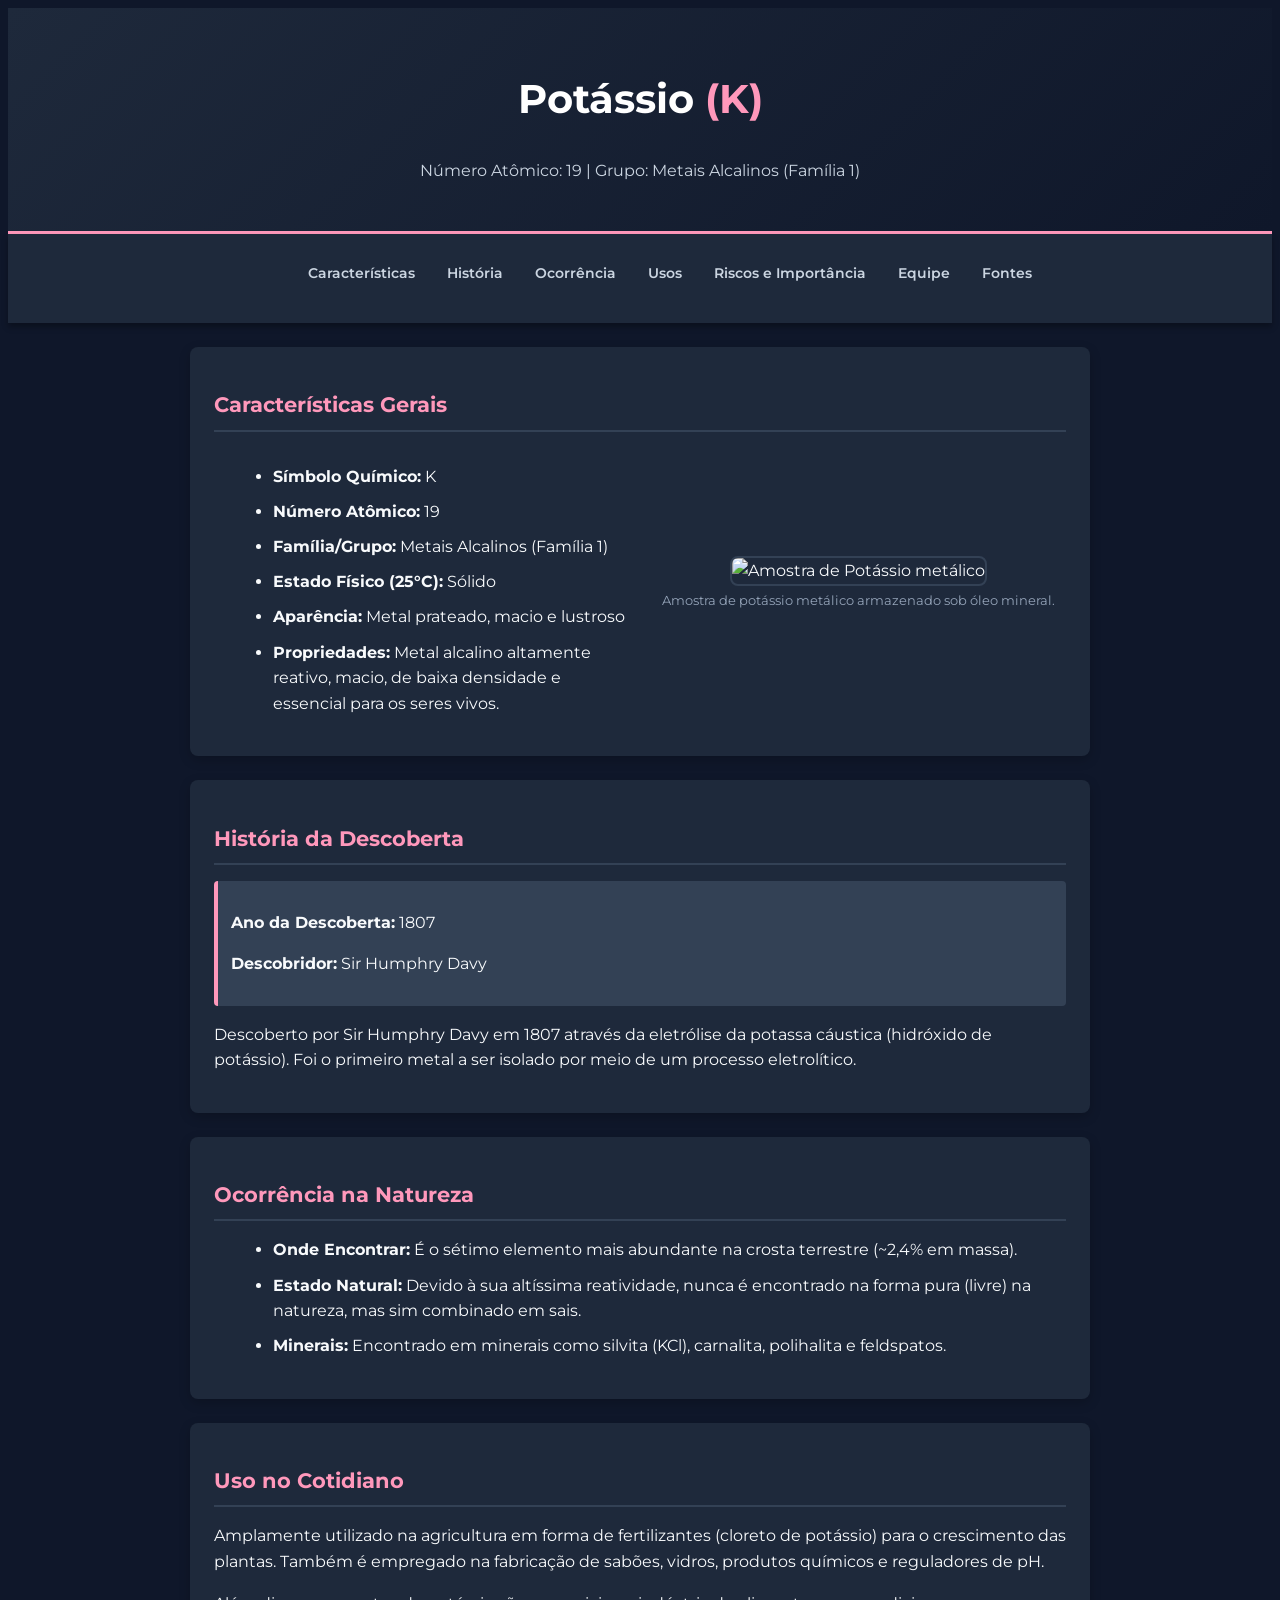
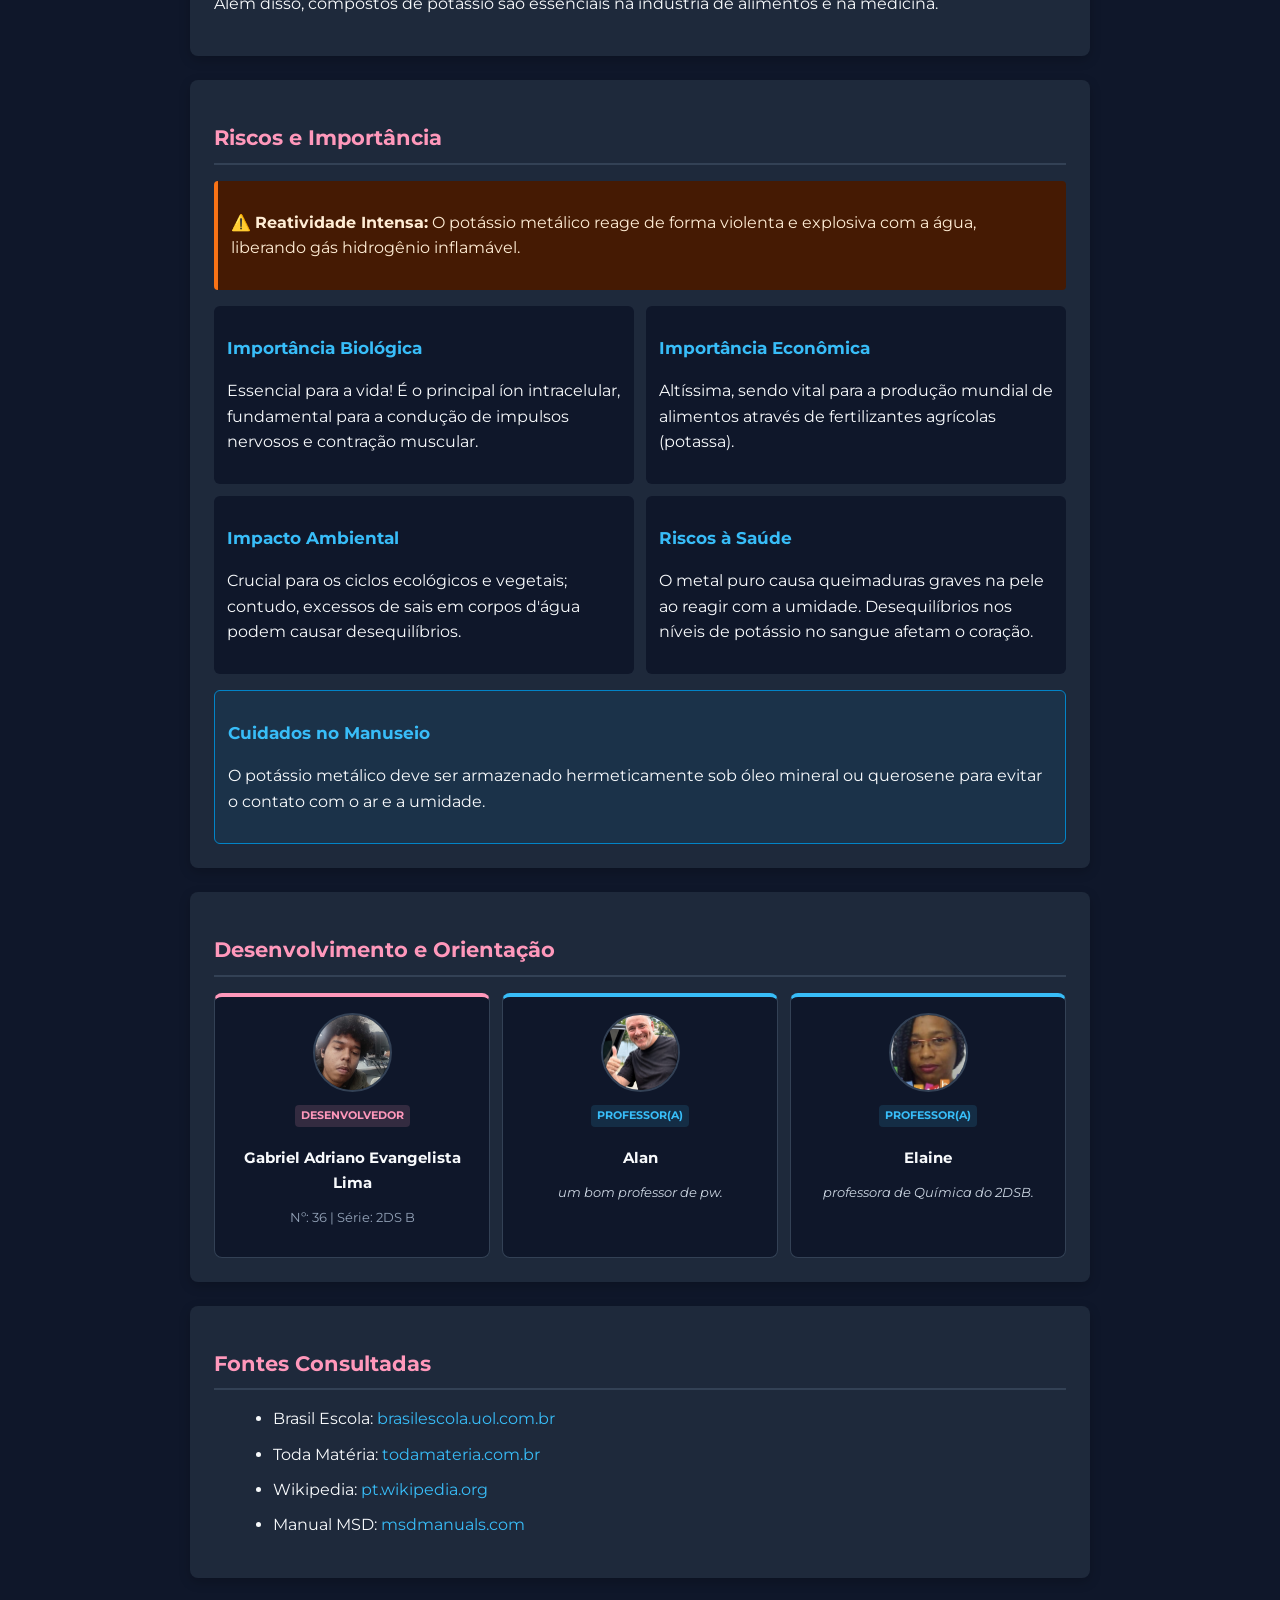
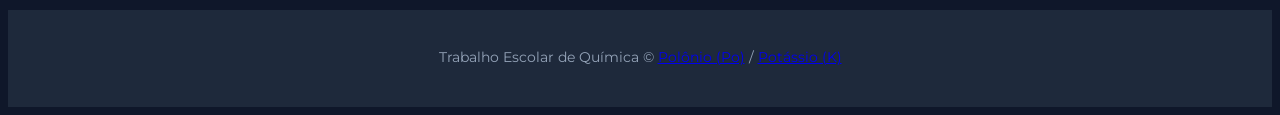
==== index.html @ d5b311f9 "Add files via upload" ====
<!DOCTYPE html>
<html lang="pt-BR">
<head>
    <meta charset="UTF-8">
    <meta name="viewport" content="width=device-width, initial-scale=1.0">
    <title>Potássio (K) - Elemento Químico</title>

    <link rel="stylesheet" href="../styles/style_Potassio.css">
    <link href="https://fonts.googleapis.com/css2?family=Montserrat:wght@300;400;600;700&display=swap" rel="stylesheet">
</head>
<body>

    <header>
        <div class="header-container">
            <h1>Potássio <span>(K)</span></h1>
            <p class="subtitle">Número Atômico: 19 | Grupo: Metais Alcalinos (Família 1)</p>
        </div>
    </header>

   
    <nav id="navbar">
        <ul>
            <li><a href="#caracteristicas">Características</a></li>
            <li><a href="#historia">História</a></li>
            <li><a href="#ocorrencia">Ocorrência</a></li>
            <li><a href="#usos">Usos</a></li>
            <li><a href="#riscos">Riscos e Importância</a></li>
            <li><a href="#equipe">Equipe</a></li>
            <li><a href="#fontes">Fontes</a></li>
        </ul>
    </nav>

    <main class="container">

   
        <section id="caracteristicas" class="card">
            <h2>Características Gerais</h2>
            <div class="content-grid">
                <div class="text-content">
                    <ul>
                        <li><strong>Símbolo Químico:</strong> K</li>
                        <li><strong>Número Atômico:</strong> 19</li>
                        <li><strong>Família/Grupo:</strong> Metais Alcalinos (Família 1)</li>
                        <li><strong>Estado Físico (25°C):</strong> Sólido</li>
                        <li><strong>Aparência:</strong> Metal prateado, macio e lustroso</li>
                        <li><strong>Propriedades:</strong> Metal alcalino altamente reativo, macio, de baixa densidade e essencial para os seres vivos.</li>
                    </ul>
                </div>
                <div class="image-box">
                    <img src="https://thumb.wikimedia.org/wikipedia/commons/thumb/b/b3/Potassium.JPG/1280px-Potassium.JPG?utm_source=pt.wikipedia.org&utm_campaign=imageinfo&utm_content=thumbnail" alt="Amostra de Potássio metálico">
                    <p class="caption">Amostra de potássio metálico armazenado sob óleo mineral.</p>
                </div>
            </div>
        </section>

 
        <section id="historia" class="card">
            <h2>História da Descoberta</h2>
            <div class="highlight-box">
                <p><strong>Ano da Descoberta:</strong> 1807</p>
                <p><strong>Descobridor:</strong> Sir Humphry Davy</p>
            </div>
            <p>Descoberto por Sir Humphry Davy em 1807 através da eletrólise da potassa cáustica (hidróxido de potássio). Foi o primeiro metal a ser isolado por meio de um processo eletrolítico.</p>
        </section>

    
        <section id="ocorrencia" class="card">
            <h2>Ocorrência na Natureza</h2>
            <ul>
                <li><strong>Onde Encontrar:</strong> É o sétimo elemento mais abundante na crosta terrestre (~2,4% em massa).</li>
                <li><strong>Estado Natural:</strong> Devido à sua altíssima reatividade, nunca é encontrado na forma pura (livre) na natureza, mas sim combinado em sais.</li>
                <li><strong>Minerais:</strong> Encontrado em minerais como silvita (KCl), carnalita, polihalita e feldspatos.</li>
            </ul>
        </section>

 
        <section id="usos" class="card">
            <h2>Uso no Cotidiano</h2>
            <p>Amplamente utilizado na agricultura em forma de fertilizantes (cloreto de potássio) para o crescimento das plantas. Também é empregado na fabricação de sabões, vidros, produtos químicos e reguladores de pH.</p>
            <p>Além disso, compostos de potássio são essenciais na indústria de alimentos e na medicina.</p>
        </section>

 
        <section id="riscos" class="card">
            <h2>Riscos e Importância</h2>
            <div class="danger-box">
                <p>⚠️ <strong>Reatividade Intensa:</strong> O potássio metálico reage de forma violenta e explosiva com a água, liberando gás hidrogênio inflamável.</p>
            </div>
            
            <div class="grid-details">
                <div class="detail-item">
                    <h3>Importância Biológica</h3>
                    <p>Essencial para a vida! É o principal íon intracelular, fundamental para a condução de impulsos nervosos e contração muscular.</p>
                </div>
                <div class="detail-item">
                    <h3>Importância Econômica</h3>
                    <p>Altíssima, sendo vital para a produção mundial de alimentos através de fertilizantes agrícolas (potassa).</p>
                </div>
                <div class="detail-item">
                    <h3>Impacto Ambiental</h3>
                    <p>Crucial para os ciclos ecológicos e vegetais; contudo, excessos de sais em corpos d'água podem causar desequilíbrios.</p>
                </div>
                <div class="detail-item">
                    <h3>Riscos à Saúde</h3>
                    <p>O metal puro causa queimaduras graves na pele ao reagir com a umidade. Desequilíbrios nos níveis de potássio no sangue afetam o coração.</p>
                </div>
            </div>

            <div class="care-box">
                <h3>Cuidados no Manuseio</h3>
                <p>O potássio metálico deve ser armazenado hermeticamente sob óleo mineral ou querosene para evitar o contato com o ar e a umidade.</p>
            </div>
        </section>

        <section id="equipe" class="card">
            <h2>Desenvolvimento e Orientação</h2>
            <div class="team-grid">
                <div class="team-card dev-card">
                    <div class="avatar-container">
                        <img src="../image/gabriel.png" alt="Foto do Desenvolvedor" class="profile-pic">
                    </div>
                    <span class="badge">Desenvolvedor</span>
                    <h3>Gabriel Adriano Evangelista Lima</h3>
                    <p class="team-info">Nº: 36 | Série: 2DS B</p>
                </div>

                <div class="team-card prof-card">
                    <div class="avatar-container">
                        <img src="../image/alan.jpeg" alt="Foto do Professor 1" class="profile-pic">
                    </div>
                    <span class="badge">Professor(a)</span>
                    <h3>Alan</h3>
                    <p class="prof-desc">um bom professor de pw.</p>
                </div>

                <div class="team-card prof-card">
                    <div class="avatar-container">
                        <img src="../image/elaine.jpeg" alt="Foto do Professor 2" class="profile-pic">
                    </div>
                    <span class="badge">Professor(a)</span>
                    <h3>Elaine</h3>
                    <p class="prof-desc">professora de Química do 2DSB.</p>
                </div>
            </div>
        </section>


        <section id="fontes" class="card">
            <h2>Fontes Consultadas</h2>
            <ul class="sources-list">
                <li>Brasil Escola: <a href="https://brasilescola.uol.com.br/quimica/potassio.htm" target="_blank" rel="noopener">brasilescola.uol.com.br</a></li>
                <li>Toda Matéria: <a href="https://www.todamateria.com.br/potassio/" target="_blank" rel="noopener">todamateria.com.br</a></li>
                <li>Wikipedia: <a href="https://pt.wikipedia.org/wiki/Pot%C3%A1ssio" target="_blank" rel="noopener">pt.wikipedia.org</a></li>
                <li>Manual MSD: <a href="https://www.msdmanuals.com/pt-br/profissional/dist%C3%BArbios-eletrol%C3%ADticos-e-dist%C3%BArbios-do-%C3%A1cido-base/dist%C3%BArbios-do-pot%C3%A1ssio/vis%C3%A3o-geral-do-pot%C3%A1ssio" target="_blank" rel="noopener">msdmanuals.com</a></li>
            </ul>
        </section>

    </main>

    <footer>
        <p>Trabalho Escolar de Química &copy; <a href="#">Polônio (Po)</a> / <a href="./index.html">Potássio (K)</a></p>
    </footer>

    <script src="main.js"></script>
</body>
</html>
---- styles/style_Potassio.css ----
body {
    font-family: 'Montserrat', sans-serif;
    background-color: #0f172a;
    color: #f8fafc;
    line-height: 1.6;
    word-wrap: break-word;
}

header {
    background: linear-gradient(135deg, #1e293b, #0f172a);
    border-bottom: 3px solid #FF98BB;
    padding: 2rem 1rem;
    text-align: center;
}

.header-container {
    max-width: 900px;
    margin: 0 auto;
}

header h1 {
    font-size: 2.2rem;
    color: #ffffff;
}

header h1 span {
    color: #FF98BB;
}

.subtitle {
    color: #cbd5e1;
    font-size: 1rem;
    margin-top: 5px;
}

nav {
    position: sticky;
    top: 0;
    background-color: #1e293b;
    z-index: 1000;
    box-shadow: 0 4px 6px rgba(0, 0, 0, 0.3);
    overflow-x: auto;
    -webkit-overflow-scrolling: touch;
}

nav ul {
    display: flex;
    justify-content: center;
    list-style: none;
    white-space: nowrap;
}

nav a {
    display: block;
    padding: 0.8rem 1rem;
    color: #cbd5e1;
    text-decoration: none;
    font-weight: 600;
    font-size: 0.85rem;
    transition: background 0.3s, color 0.3s;
}

nav a:hover {
    background-color: #334155;
    color: #FF98BB;
}

.container {
    max-width: 900px;
    margin: 1.5rem auto;
    padding: 0 1rem;
}

.card {
    background-color: #1e293b;
    border-radius: 8px;
    padding: 1.5rem;
    margin-bottom: 1.5rem;
    box-shadow: 0 4px 12px rgba(0, 0, 0, 0.2);
}

.card h2 {
    color: #FF98BB;
    border-bottom: 2px solid #334155;
    padding-bottom: 0.5rem;
    margin-bottom: 1rem;
    font-size: 1.3rem;
}

.card h3 {
    color: #38bdf8;
    margin-bottom: 0.4rem;
    font-size: 1.05rem;
}

ul {
    margin-left: 1.2rem;
}

li {
    margin-bottom: 0.6rem;
}


.content-grid {
    display: flex;
    gap: 20px;
    flex-wrap: wrap;
    align-items: center;
}

.text-content {
    flex: 1;
    min-width: 100%;
}

.image-box {
    flex: 1;
    width: 100%;
    text-align: center;
    margin-top: 0.5rem;
}

.image-box img {
    width: 100%;
    max-width: 320px;
    height: auto;
    border-radius: 8px;
    border: 2px solid #334155;
}

.caption {
    font-size: 0.8rem;
    color: #94a3b8;
    margin-top: 5px;
}


.highlight-box {
    background-color: #334155;
    padding: 0.8rem;
    border-left: 4px solid #FF98BB;
    border-radius: 4px;
    margin-bottom: 1rem;
}

.danger-box {
    background-color: #451a03;
    border-left: 4px solid #f97316;
    color: #ffedd5;
    padding: 0.8rem;
    border-radius: 4px;
    margin-bottom: 1rem;
}

.care-box {
    background-color: #0284c71a;
    border: 1px solid #0284c7;
    padding: 0.8rem;
    border-radius: 6px;
    margin-top: 1rem;
}

.grid-details {
    display: grid;
    grid-template-columns: 1fr;
    gap: 12px;
}

.detail-item {
    background-color: #0f172a;
    padding: 0.8rem;
    border-radius: 6px;
}


.team-grid {
    display: grid;
    grid-template-columns: 1fr;
    gap: 12px;
}

.team-card {
    background-color: #0f172a;
    border: 1px solid #334155;
    border-radius: 8px;
    padding: 1rem;
    text-align: center;
}

.dev-card {
    border-top: 4px solid #FF98BB;
}

.prof-card {
    border-top: 4px solid #38bdf8;
}

.avatar-container {
    width: 75px;
    height: 75px;
    margin: 0 auto 0.6rem auto;
    border-radius: 50%;
    overflow: hidden;
    border: 2px solid #334155;
    background-color: #1e293b;
}

.profile-pic {
    width: 100%;
    height: 100%;
    object-fit: cover;
}

.badge {
    display: inline-block;
    font-size: 0.7rem;
    font-weight: 700;
    text-transform: uppercase;
    padding: 2px 6px;
    border-radius: 4px;
    margin-bottom: 4px;
}

.dev-card .badge {
    background-color: rgba(255, 152, 187, 0.15);
    color: #FF98BB;
}

.prof-card .badge {
    background-color: #38bdf822;
    color: #38bdf8;
}

.team-card h3 {
    font-size: 0.95rem;
    color: #f8fafc;
    margin-bottom: 2px;
}

.team-info {
    font-size: 0.8rem;
    color: #94a3b8;
}

.prof-desc {
    font-size: 0.8rem;
    color: #cbd5e1;
    font-style: italic;
    white-space: nowrap;
    overflow: hidden;
    text-overflow: ellipsis;
}


.sources-list {
    word-break: break-all;
}

.sources-list a {
    color: #38bdf8;
    text-decoration: none;
}

.sources-list a:hover {
    text-decoration: underline;
}

footer {
    text-align: center;
    padding: 1.5rem;
    background-color: #1e293b;
    color: #94a3b8;
    font-size: 0.85rem;
    margin-top: 2rem;
}

@media (min-width: 600px) {
    header h1 {
        font-size: 2.5rem;
    }
    .text-content {
        min-width: 280px;
    }
    .image-box {
        width: auto;
        margin-top: 0;
    }
    .grid-details {
        grid-template-columns: repeat(2, 1fr);
    }
    .team-grid {
        grid-template-columns: repeat(3, 1fr);
    }
    nav ul {
        white-space: normal;
    }
}
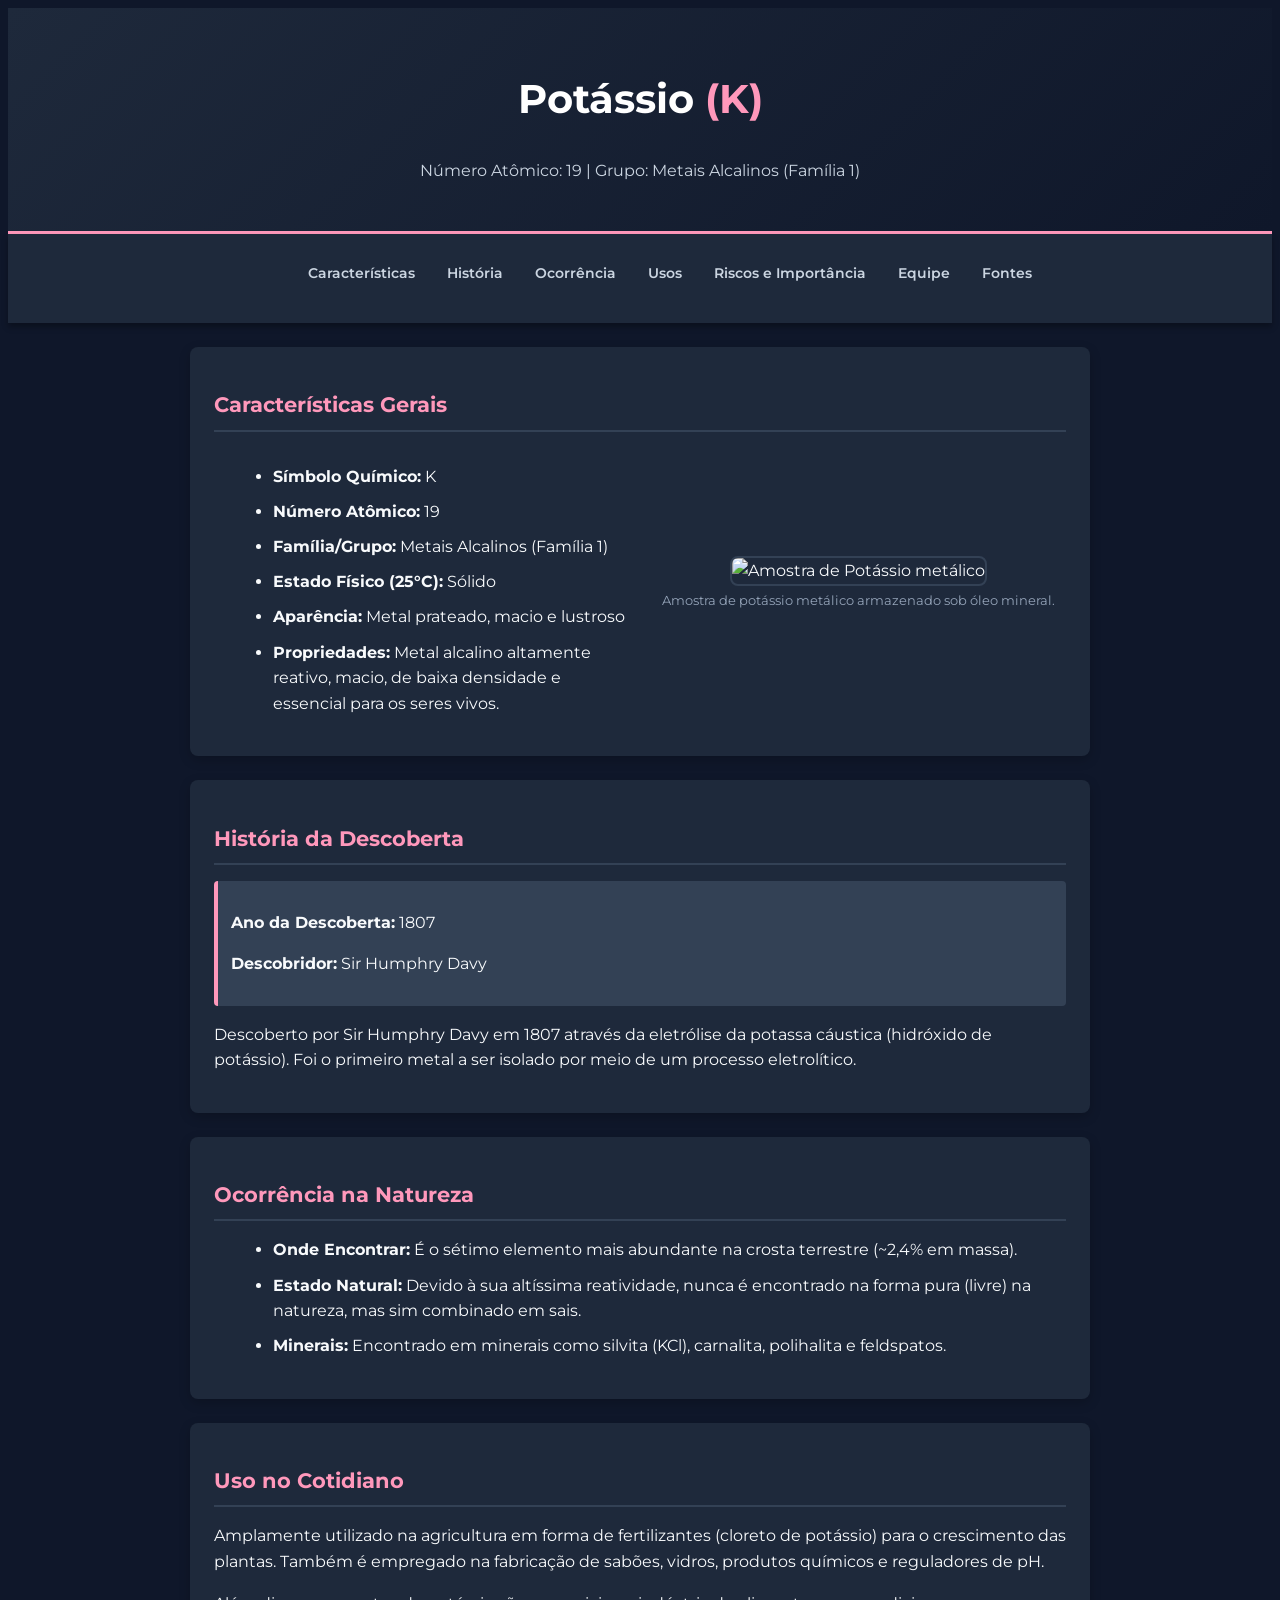
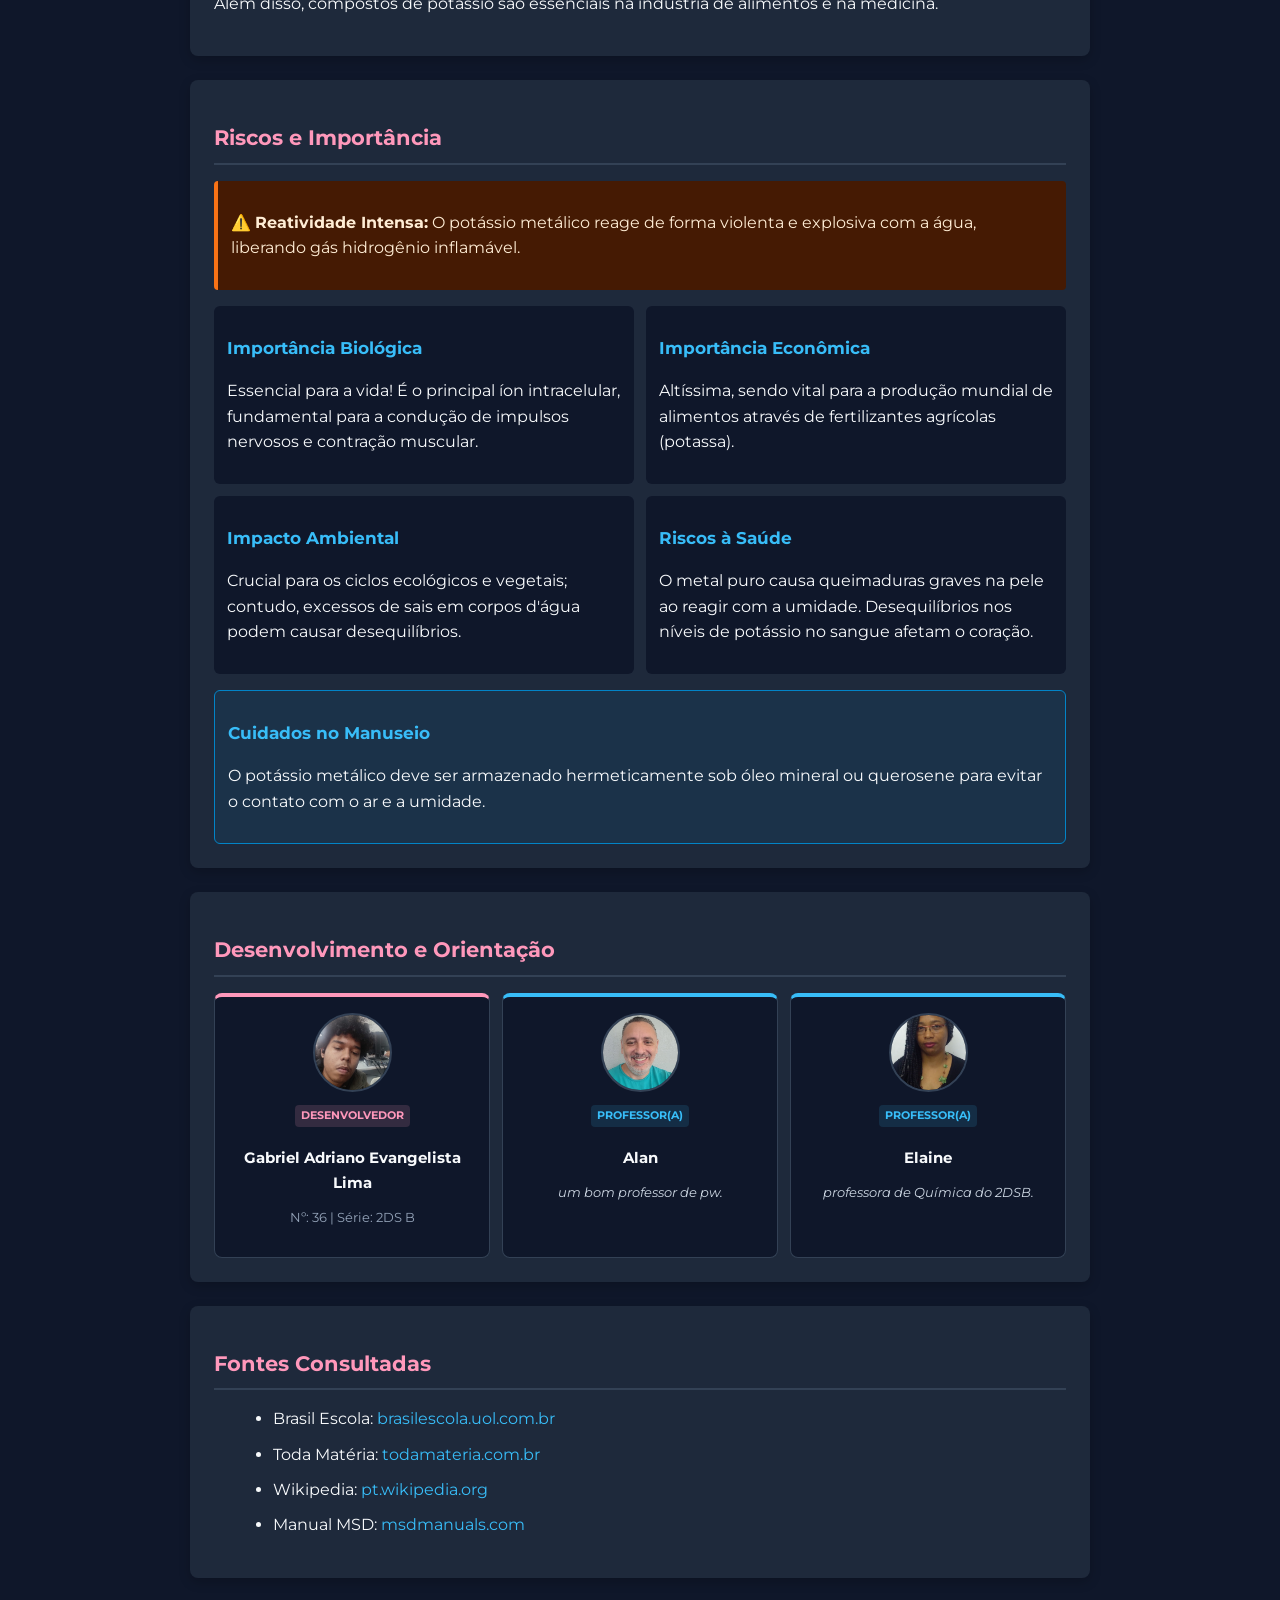
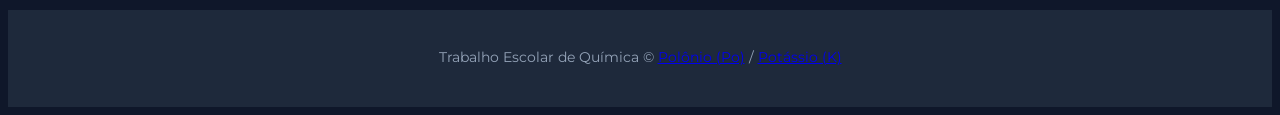
==== commit b181e0f5: "Add files via upload" ====
--- a/index.html
+++ b/index.html
@@ -5,7 +5,7 @@
     <meta name="viewport" content="width=device-width, initial-scale=1.0">
     <title>Potássio (K) - Elemento Químico</title>
 
-    <link rel="stylesheet" href="../styles/style_Potassio.css">
+    <link rel="stylesheet" href="./styles/style_Potassio.css">
     <link href="https://fonts.googleapis.com/css2?family=Montserrat:wght@300;400;600;700&display=swap" rel="stylesheet">
 </head>
 <body>
@@ -117,7 +117,7 @@
             <div class="team-grid">
                 <div class="team-card dev-card">
                     <div class="avatar-container">
-                        <img src="../image/gabriel.png" alt="Foto do Desenvolvedor" class="profile-pic">
+                        <img src="./image/gabriel.png" alt="Foto do Desenvolvedor" class="profile-pic">
                     </div>
                     <span class="badge">Desenvolvedor</span>
                     <h3>Gabriel Adriano Evangelista Lima</h3>
@@ -126,7 +126,7 @@
 
                 <div class="team-card prof-card">
                     <div class="avatar-container">
-                        <img src="../image/alan.jpeg" alt="Foto do Professor 1" class="profile-pic">
+                        <img src="./image/allan.jpg" alt="Foto do Professor 1" class="profile-pic">
                     </div>
                     <span class="badge">Professor(a)</span>
                     <h3>Alan</h3>
@@ -135,7 +135,7 @@
 
                 <div class="team-card prof-card">
                     <div class="avatar-container">
-                        <img src="../image/elaine.jpeg" alt="Foto do Professor 2" class="profile-pic">
+                        <img src="./image/elaine.jpg" alt="Foto do Professor 2" class="profile-pic">
                     </div>
                     <span class="badge">Professor(a)</span>
                     <h3>Elaine</h3>
@@ -158,7 +158,7 @@
     </main>
 
     <footer>
-        <p>Trabalho Escolar de Química &copy; <a href="#">Polônio (Po)</a> / <a href="./index.html">Potássio (K)</a></p>
+        <p>Trabalho Escolar de Química &copy; <a href="#">Polônio (Po)</a> / <a href="#">Potássio (K)</a></p>
     </footer>
 
     <script src="main.js"></script>
